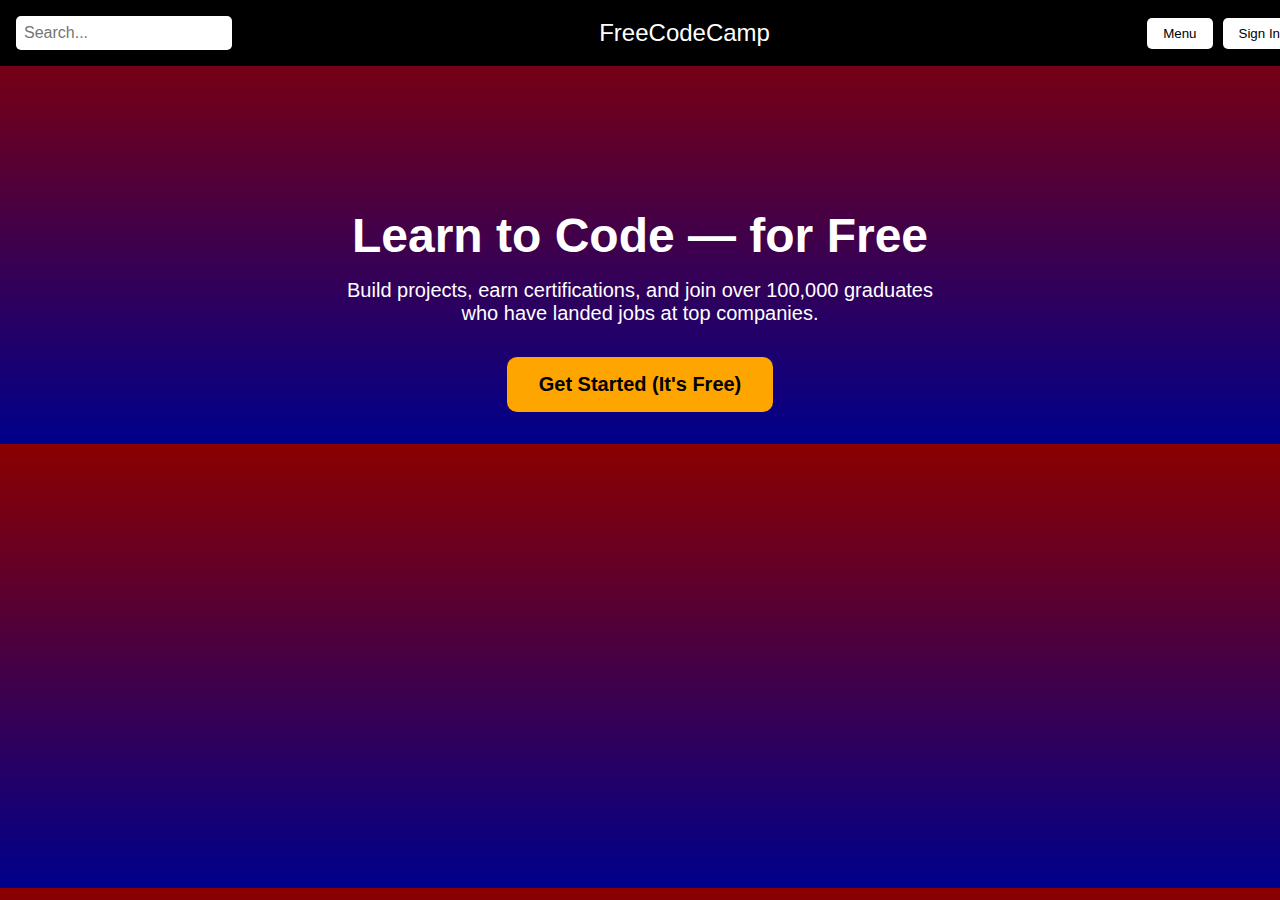
==== index.html @ 17300ceb "Initial commit" ====
<!DOCTYPE html>
<html lang="en">
<head>
    <meta charset="UTF-8">
    <meta name="viewport" content="width=device-width, initial-scale=1.0">
    <title>Black Navbar with Gradient Background</title>
    <link rel="stylesheet" href="style.css">
</head>
<body>
    <nav class="navbar">
        <div class="left-section">
            <input type="text" class="search-bar" placeholder="Search...">
        </div>
        <div class="center-section">
            <a href="#" class="brand-name">FreeCodeCamp</a>
        </div>
        <div class="right-section">
            <button class="menu-btn">Menu</button>
            <button class="sign-in-btn">Sign In</button>
        </div>
    </nav>

    <div class="content">
        <h1>Learn to Code — for Free</h1>
        <p>Build projects, earn certifications, and join over 100,000 graduates who have landed jobs at top companies.</p>
        <a href="#" class="cta-button">Get Started (It's Free)</a>
    </div>
</body>
</html>
---- style.css ----
/* style.css */

/* Navbar Styles */
.navbar {
    background-color: black;
    padding: 1rem;
    position: fixed;
    top: 0;
    width: 100%;
    z-index: 1000;
    display: flex;
    justify-content: space-between;
    align-items: center;
}

.left-section {
    display: flex;
    align-items: center;
}

.search-bar {
    width: 200px;
    padding: 0.5rem;
    font-size: 1rem;
    border: none;
    border-radius: 5px;
}

.center-section {
    flex-grow: 1;
    text-align: center;
}

.brand-name {
    color: white;
    font-size: 1.5rem;
    text-decoration: none;
}

.right-section {
    display: flex;
    align-items: center;
}

button {
    background-color: #fff;
    color: black;
    padding: 0.5rem 1rem;
    border: none;
    border-radius: 5px;
    cursor: pointer;
    transition: background-color 0.3s;
    margin-left: 10px;
}

button:hover {
    background-color: gray;
}

body {
    margin: 0;
    padding-top: 4rem; /* Prevent content from being hidden behind the navbar */
    background: linear-gradient(to bottom, #8b0000, #00008b); /* Gradient background */
    font-family: Arial, sans-serif;
    color: white;
}

.content {
    text-align: center;
    margin-top: 5rem;
    padding: 2rem;
}

.content h1 {
    font-size: 3rem;
    margin-bottom: 1rem;
}

.content p {
    font-size: 1.25rem;
    max-width: 600px;
    margin: 0 auto;
}

.cta-button {
    display: inline-block;
    margin-top: 2rem;
    padding: 1rem 2rem;
    background-color: orange;
    color: black;
    text-decoration: none;
    font-size: 1.25rem;
    font-weight: bold;
    border-radius: 10px;
    transition: background-color 0.3s;
}

.cta-button:hover {
    background-color: darkorange;
}
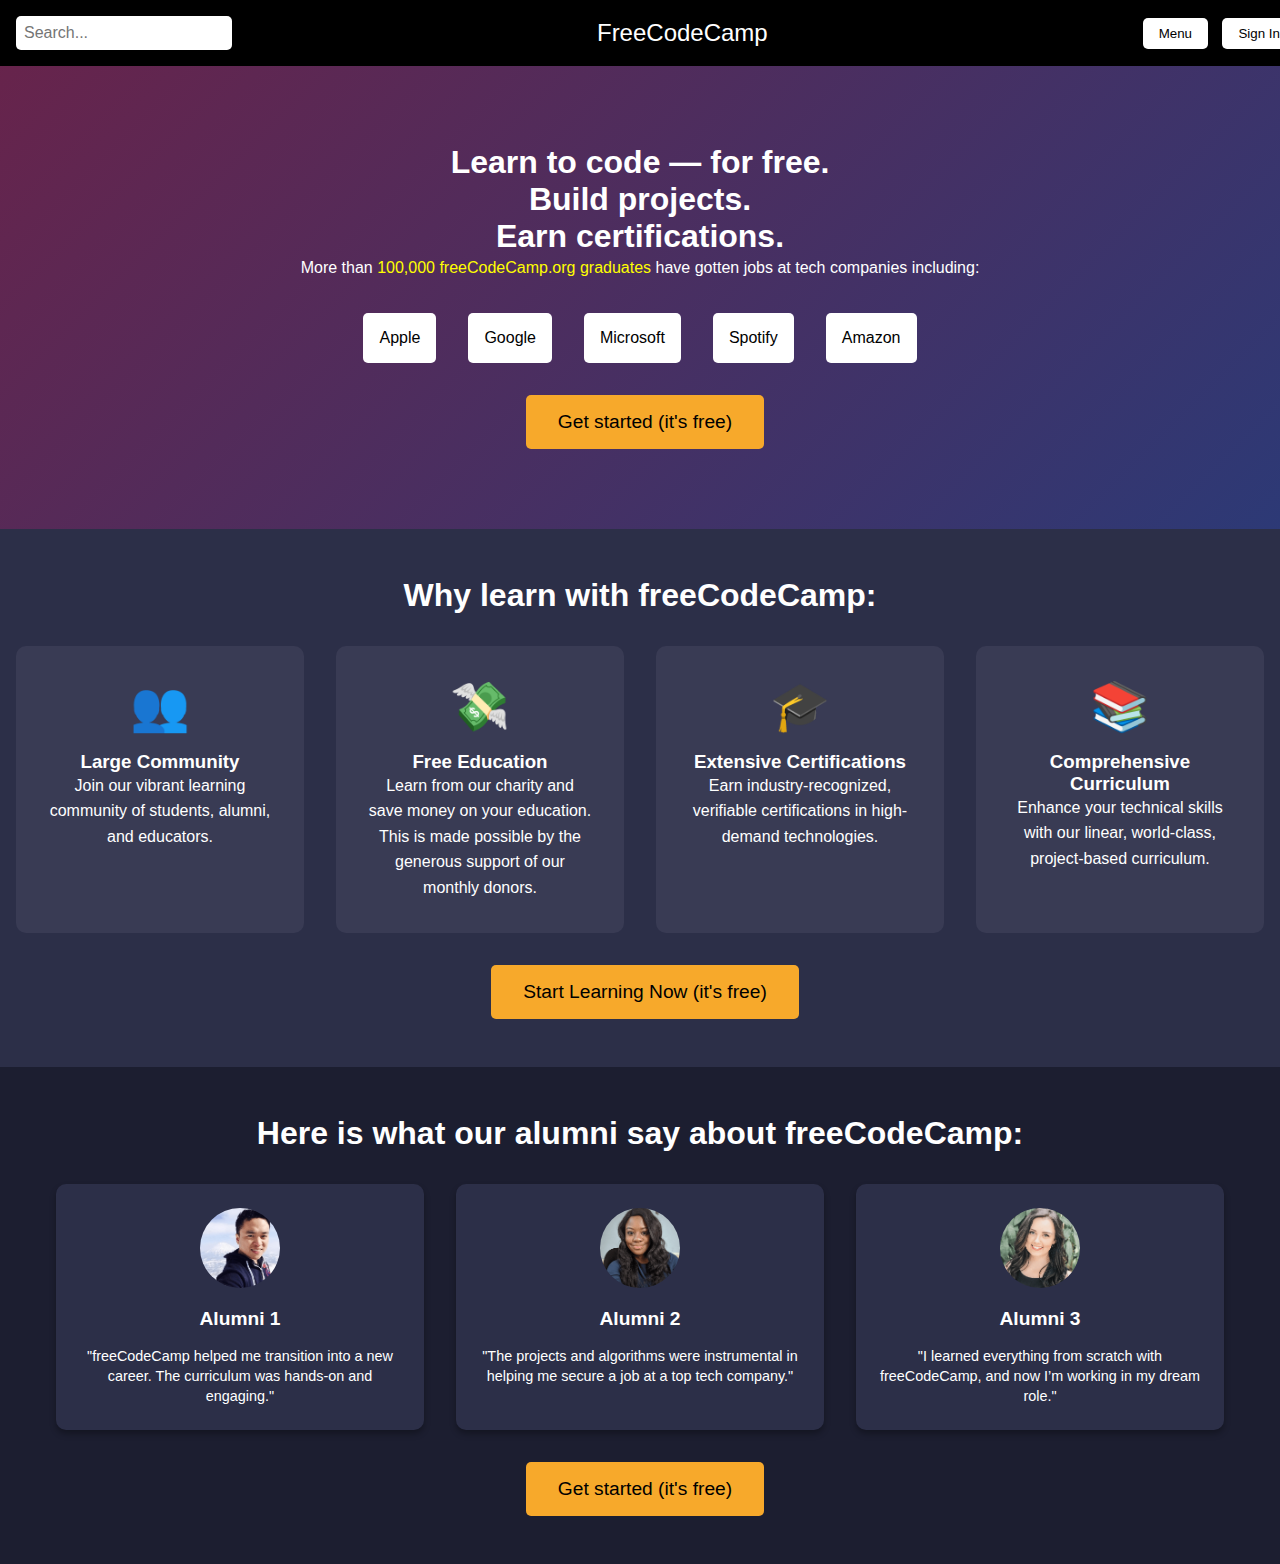
==== commit 6c9a76e3: "Update files with new changes" ====
--- a/index.html
+++ b/index.html
@@ -3,10 +3,11 @@
 <head>
     <meta charset="UTF-8">
     <meta name="viewport" content="width=device-width, initial-scale=1.0">
-    <title>Black Navbar with Gradient Background</title>
+    <title>FreeCodeCamp Inspired Website</title>
     <link rel="stylesheet" href="style.css">
 </head>
 <body>
+    <!-- Navbar Section -->
     <nav class="navbar">
         <div class="left-section">
             <input type="text" class="search-bar" placeholder="Search...">
@@ -20,10 +21,79 @@
         </div>
     </nav>
 
-    <div class="content">
-        <h1>Learn to Code — for Free</h1>
-        <p>Build projects, earn certifications, and join over 100,000 graduates who have landed jobs at top companies.</p>
-        <a href="#" class="cta-button">Get Started (It's Free)</a>
+    <!-- Hero Section -->
+    <header class="hero">
+        <h1>Learn to code — for free.</h1>
+        <h1>Build projects.</h1>
+        <h1>Earn certifications.</h1>
+        <p>
+            More than <span class="highlight">100,000 freeCodeCamp.org graduates</span> have gotten jobs at tech companies including:
+        </p>
+        <div class="logos">
+            <div class="logo">Apple</div>
+            <div class="logo">Google</div>
+            <div class="logo">Microsoft</div>
+            <div class="logo">Spotify</div>
+            <div class="logo">Amazon</div>
+        </div>
+        <button class="cta-btn">Get started (it's free)</button>
+    </header>
+
+    <!-- Why Learn Section -->
+    <section class="why-learn">
+        <h2>Why learn with freeCodeCamp:</h2>
+        <div class="features">
+            <div class="feature">
+                <div class="feature-icon">👥</div>
+                <h3>Large Community</h3>
+                <p>Join our vibrant learning community of students, alumni, and educators.</p>
+            </div>
+            <div class="feature">
+                <div class="feature-icon">💸</div>
+                <h3>Free Education</h3>
+                <p>Learn from our charity and save money on your education. This is made possible by the generous support of our monthly donors.</p>
+            </div>
+            <div class="feature">
+                <div class="feature-icon">🎓</div>
+                <h3>Extensive Certifications</h3>
+                <p>Earn industry-recognized, verifiable certifications in high-demand technologies.</p>
+            </div>
+            <div class="feature">
+                <div class="feature-icon">📚</div>
+                <h3>Comprehensive Curriculum</h3>
+                <p>Enhance your technical skills with our linear, world-class, project-based curriculum.</p>
+            </div>
+        </div>
+        <button class="cta-btn">Start Learning Now (it's free)</button>
+    </section>
+    <!-- Alumni Testimonials Section -->
+<section class="testimonials">
+    <h2>Here is what our alumni say about freeCodeCamp:</h2>
+    <div class="testimonial-cards">
+        <div class="card">
+            <img src="shawn.png" alt="Alumni 1" class="card-image">
+            <h3>Alumni 1</h3>
+            <p>
+                "freeCodeCamp helped me transition into a new career. The curriculum was hands-on and engaging."
+            </p>
+        </div>
+        <div class="card">
+            <img src="sarah.png" alt="Alumni 2" class="card-image">
+            <h3>Alumni 2</h3>
+            <p>
+                "The projects and algorithms were instrumental in helping me secure a job at a top tech company."
+            </p>
+        </div>
+        <div class="card">
+            <img src="emma.png" alt="Alumni 3" class="card-image">
+            <h3>Alumni 3</h3>
+            <p>
+                "I learned everything from scratch with freeCodeCamp, and now I’m working in my dream role."
+            </p>
+        </div>
     </div>
+    <button class="cta-btn">Get started (it's free)</button>
+</section>
+
 </body>
 </html>
--- a/style.css
+++ b/style.css
@@ -1,6 +1,21 @@
-/* style.css */
+/* General Styles */
+body {
+    margin: 0;
+    font-family: Arial, sans-serif;
+    background: linear-gradient(135deg, #69234a, #0a468f); /* Body background gradient */
+    color: white;
+}
 
-/* Navbar Styles */
+h1, h2, h3 {
+    margin: 0;
+}
+
+p {
+    margin: 0;
+    line-height: 1.6;
+}
+
+/* Navbar */
 .navbar {
     background-color: black;
     padding: 1rem;
@@ -13,11 +28,6 @@
     align-items: center;
 }
 
-.left-section {
-    display: flex;
-    align-items: center;
-}
-
 .search-bar {
     width: 200px;
     padding: 0.5rem;
@@ -26,20 +36,10 @@
     border-radius: 5px;
 }
 
-.center-section {
-    flex-grow: 1;
-    text-align: center;
-}
-
 .brand-name {
     color: white;
     font-size: 1.5rem;
     text-decoration: none;
-}
-
-.right-section {
-    display: flex;
-    align-items: center;
 }
 
 button {
@@ -57,44 +57,135 @@
     background-color: gray;
 }
 
-body {
-    margin: 0;
-    padding-top: 4rem; /* Prevent content from being hidden behind the navbar */
-    background: linear-gradient(to bottom, #8b0000, #00008b); /* Gradient background */
-    font-family: Arial, sans-serif;
-    color: white;
+/* Hero Section */
+.hero {
+    text-align: center;
+    padding: 5rem 1rem;
+    margin-top: 4rem;
 }
 
-.content {
-    text-align: center;
-    margin-top: 5rem;
-    padding: 2rem;
+.highlight {
+    color: yellow;
 }
 
-.content h1 {
+.logos {
+    display: flex;
+    justify-content: center;
+    gap: 2rem;
+    margin: 2rem 0;
+}
+
+.logo {
+    background-color: white;
+    color: black;
+    padding: 1rem;
+    border-radius: 5px;
+}
+
+/* Why Learn Section */
+.why-learn {
+    background-color: #2c2f48; /* Match the section's background to the screenshot */
+    padding: 3rem 1rem;
+    text-align: center;
+}
+
+.why-learn h2 {
+    font-size: 2rem;
+    margin-bottom: 2rem;
+}
+
+.features {
+    display: grid;
+    grid-template-columns: repeat(auto-fit, minmax(200px, 1fr));
+    gap: 2rem;
+    margin-bottom: 2rem;
+}
+
+.feature {
+    background-color: #393b54; /* Slightly darker for card contrast */
+    padding: 2rem;
+    border-radius: 10px;
+    text-align: center;
+}
+
+.feature-icon {
     font-size: 3rem;
     margin-bottom: 1rem;
 }
 
-.content p {
-    font-size: 1.25rem;
-    max-width: 600px;
-    margin: 0 auto;
+.cta-btn {
+    background-color: #f7a92b;
+    color: black;
+    padding: 1rem 2rem;
+    border-radius: 5px;
+    font-size: 1.2rem;
+    border: none;
+    cursor: pointer;
+    transition: transform 0.3s;
 }
 
-.cta-button {
-    display: inline-block;
-    margin-top: 2rem;
-    padding: 1rem 2rem;
-    background-color: orange;
-    color: black;
-    text-decoration: none;
-    font-size: 1.25rem;
-    font-weight: bold;
-    border-radius: 10px;
-    transition: background-color 0.3s;
+.cta-btn:hover {
+    transform: scale(1.05);
+}
+/* Testimonials Section */
+.testimonials {
+    background-color: #1c1e30;
+    padding: 3rem 1rem;
+    text-align: center;
+    color: white;
 }
 
-.cta-button:hover {
-    background-color: darkorange;
+.testimonials h2 {
+    font-size: 2rem;
+    margin-bottom: 2rem;
 }
+
+.testimonial-cards {
+    display: flex;
+    flex-wrap: nowrap;
+    gap: 2rem;
+    justify-content: center;
+    margin-bottom: 2rem;
+}
+
+.card {
+    background-color: #2c2f48;
+    border-radius: 10px;
+    padding: 1.5rem;
+    width: 320px; /* Matches the width shown in the screenshot */
+    box-shadow: 0 4px 6px rgba(0, 0, 0, 0.3);
+    text-align: center;
+    flex-shrink: 0; /* Ensures cards don’t shrink on smaller screens */
+}
+
+.card-image {
+    width: 80px;
+    height: 80px;
+    border-radius: 50%;
+    margin-bottom: 1rem;
+}
+
+.card h3 {
+    font-size: 1.2rem;
+    margin-bottom: 1rem;
+}
+
+.card p {
+    font-size: 0.9rem;
+    line-height: 1.4;
+}
+
+.cta-btn {
+    background-color: #f7a92b;
+    color: black;
+    padding: 1rem 2rem;
+    border-radius: 5px;
+    font-size: 1.2rem;
+    border: none;
+    cursor: pointer;
+    transition: transform 0.3s;
+}
+
+.cta-btn:hover {
+    transform: scale(1.05);
+}
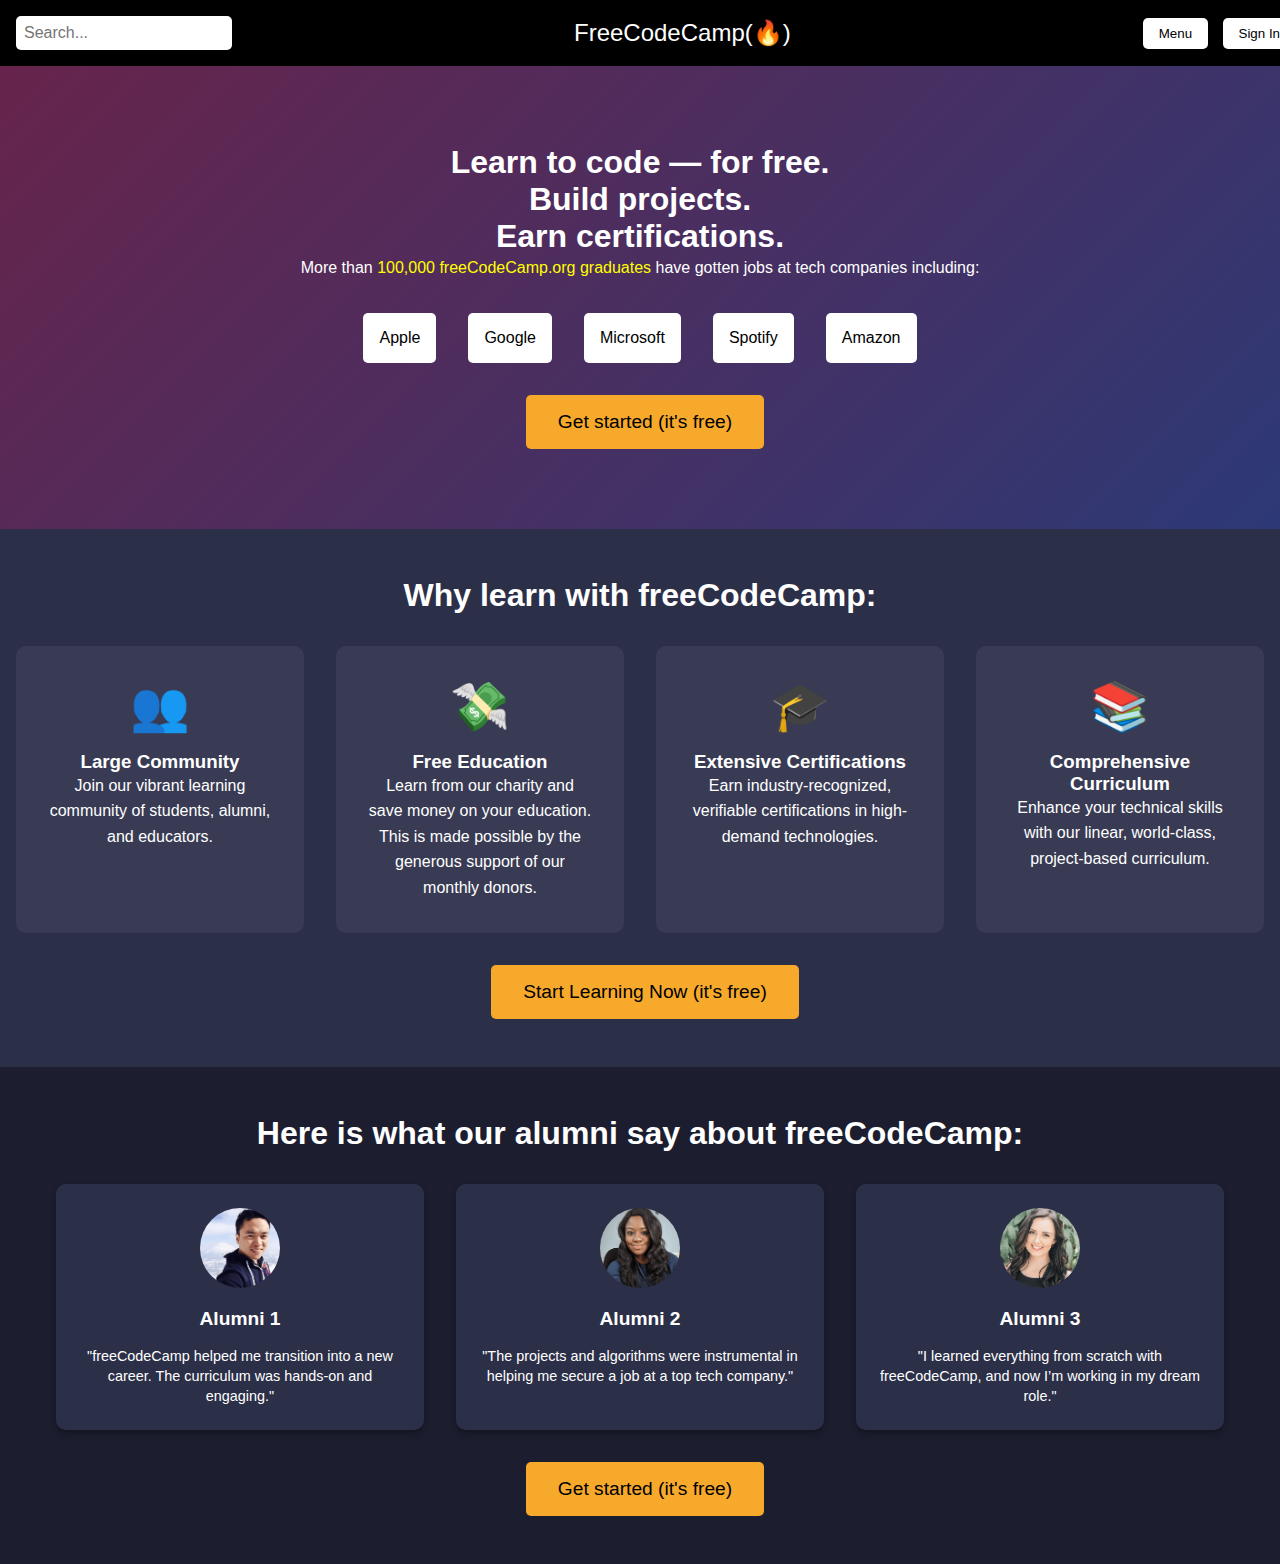
==== commit 0ff8291a: "Update files with new changes login page" ====
--- a/index.html
+++ b/index.html
@@ -13,11 +13,11 @@
             <input type="text" class="search-bar" placeholder="Search...">
         </div>
         <div class="center-section">
-            <a href="#" class="brand-name">FreeCodeCamp</a>
+            <a href="#" class="brand-name">FreeCodeCamp(🔥)</a>
         </div>
         <div class="right-section">
             <button class="menu-btn">Menu</button>
-            <button class="sign-in-btn">Sign In</button>
+            <a href="login.html"><button class="sign-in-btn">Sign In</button></a>
         </div>
     </nav>
 
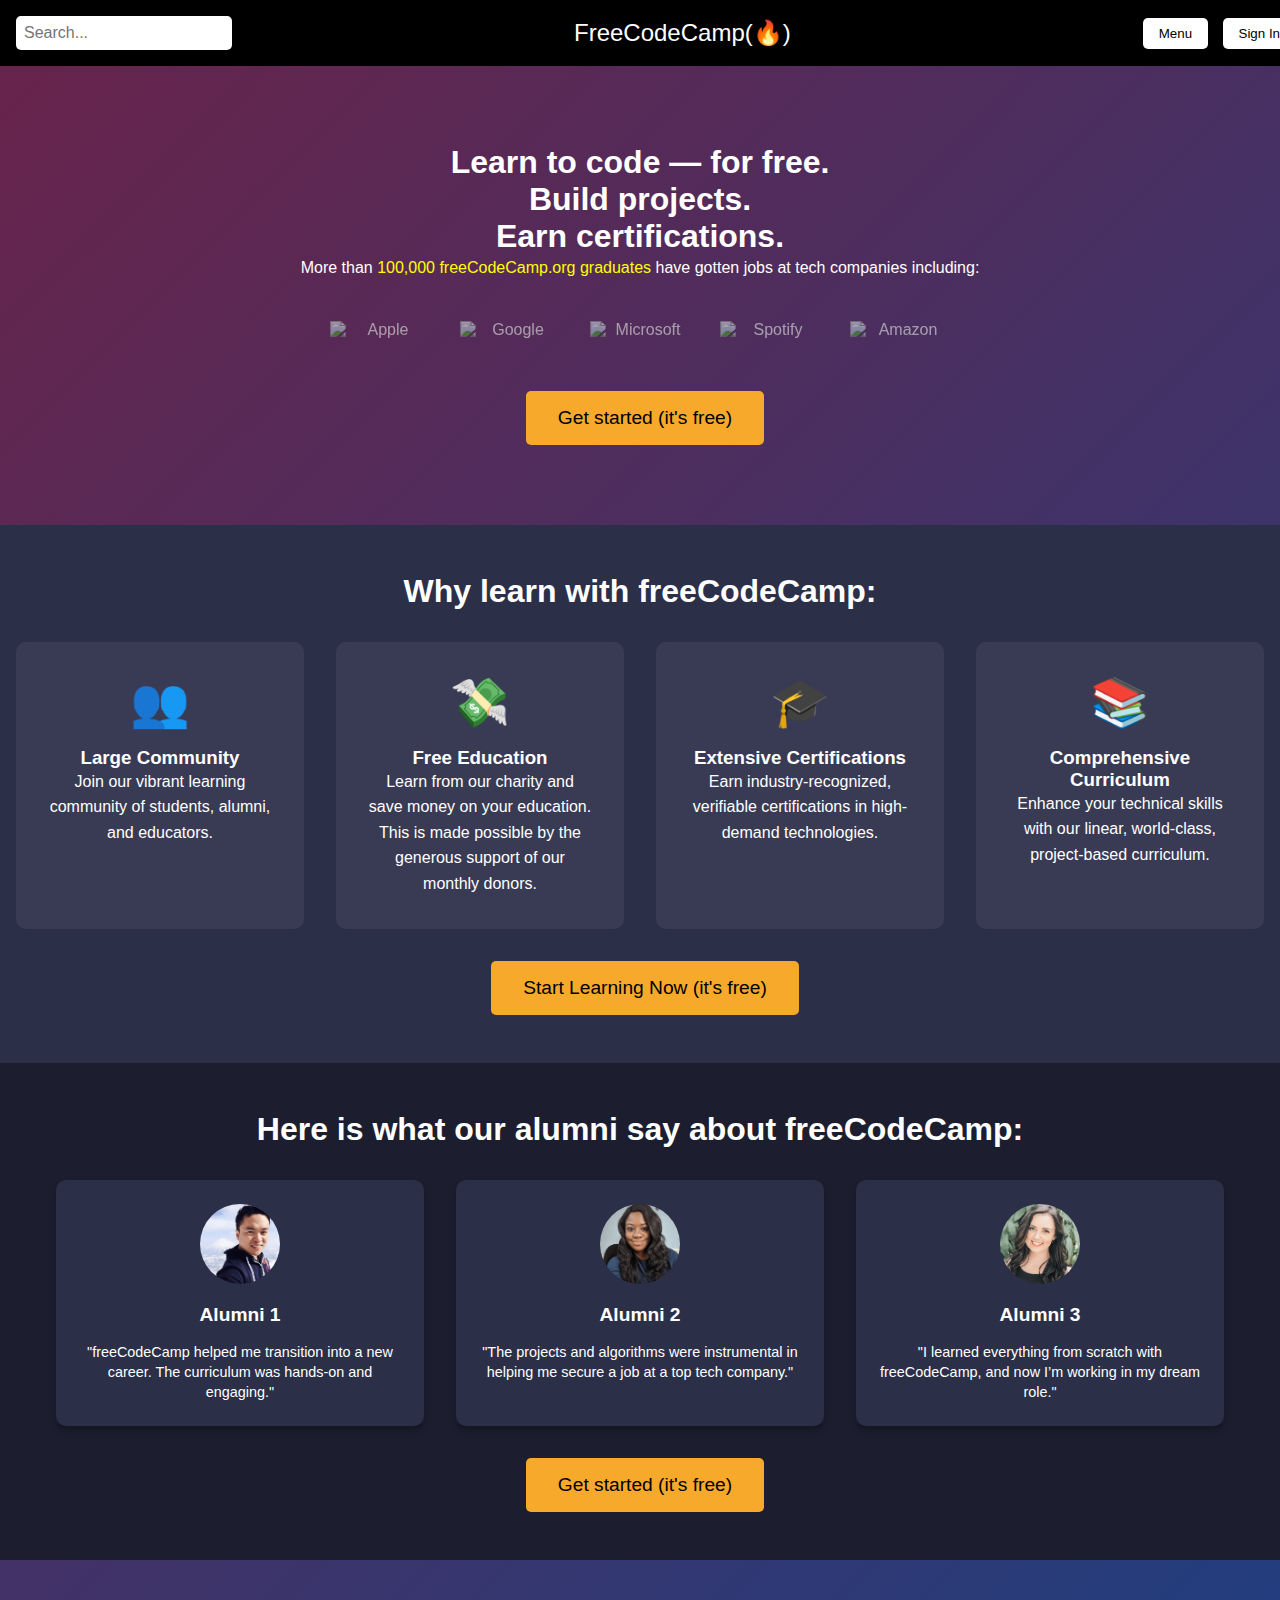
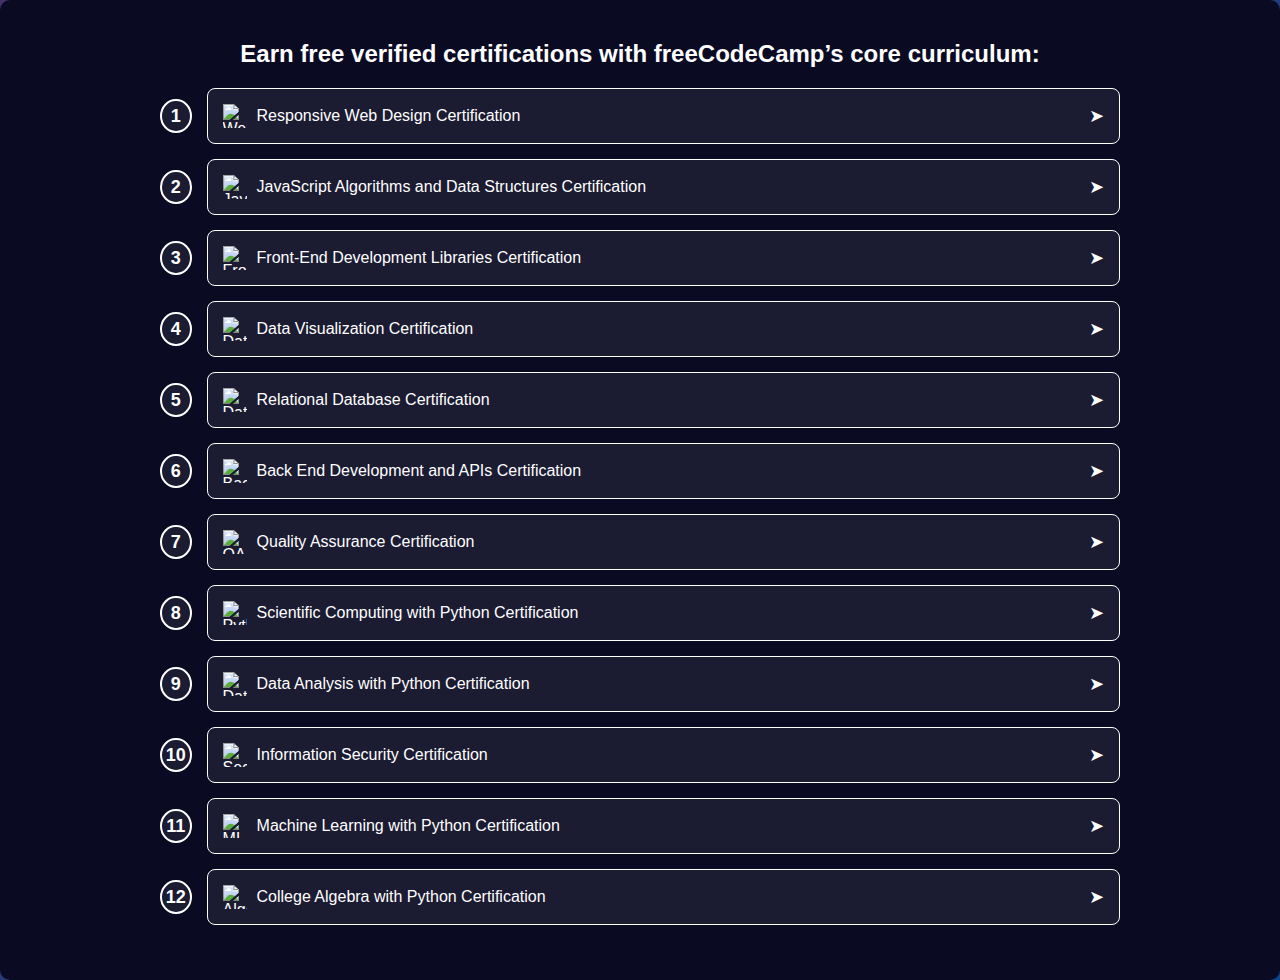
==== commit 797ab6db: "Update files with new changes login page + curriculum section" ====
--- a/index.html
+++ b/index.html
@@ -30,12 +30,13 @@
             More than <span class="highlight">100,000 freeCodeCamp.org graduates</span> have gotten jobs at tech companies including:
         </p>
         <div class="logos">
-            <div class="logo">Apple</div>
-            <div class="logo">Google</div>
-            <div class="logo">Microsoft</div>
-            <div class="logo">Spotify</div>
-            <div class="logo">Amazon</div>
-        </div>
+            <img src="logos/apple.png" alt="Apple" class="company-logo">
+            <img src="logos/google.png" alt="Google" class="company-logo">
+            <img src="logos/microsoft.png" alt="Microsoft" class="company-logo">
+            <img src="logos/spotify.png" alt="Spotify" class="company-logo">
+            <img src="logos/amazon.png" alt="Amazon" class="company-logo">
+        </div>
+        
         <button class="cta-btn">Get started (it's free)</button>
     </header>
 
@@ -95,5 +96,145 @@
     <button class="cta-btn">Get started (it's free)</button>
 </section>
 
+<section class="curriculum">
+    <h2>Earn free verified certifications with freeCodeCamp’s core curriculum:</h2>
+    <div class="timeline">
+
+        <div class="course-item">
+            <div class="course-number">1</div>
+            <div class="course-content">
+                <div class="course-header">
+                    <img src="icons/web-design.png" alt="Web Design Icon" class="course-icon">
+                    <span class="course-title">Responsive Web Design Certification</span>
+                    <span class="toggle-icon">➤</span>
+                </div>
+            </div>
+        </div>
+
+        <div class="course-item">
+            <div class="course-number">2</div>
+            <div class="course-content">
+                <div class="course-header">
+                    <img src="icons/js.png" alt="JavaScript Icon" class="course-icon">
+                    <span class="course-title">JavaScript Algorithms and Data Structures Certification</span>
+                    <span class="toggle-icon">➤</span>
+                </div>
+            </div>
+        </div>
+
+        <div class="course-item">
+            <div class="course-number">3</div>
+            <div class="course-content">
+                <div class="course-header">
+                    <img src="icons/frontend.png" alt="Frontend Icon" class="course-icon">
+                    <span class="course-title">Front-End Development Libraries Certification</span>
+                    <span class="toggle-icon">➤</span>
+                </div>
+            </div>
+        </div>
+
+        <div class="course-item">
+            <div class="course-number">4</div>
+            <div class="course-content">
+                <div class="course-header">
+                    <img src="icons/data-viz.png" alt="Data Viz Icon" class="course-icon">
+                    <span class="course-title">Data Visualization Certification</span>
+                    <span class="toggle-icon">➤</span>
+                </div>
+            </div>
+        </div>
+
+        <div class="course-item">
+            <div class="course-number">5</div>
+            <div class="course-content">
+                <div class="course-header">
+                    <img src="icons/database.png" alt="Database Icon" class="course-icon">
+                    <span class="course-title">Relational Database Certification</span>
+                    <span class="toggle-icon">➤</span>
+                </div>
+            </div>
+        </div>
+
+        <div class="course-item">
+            <div class="course-number">6</div>
+            <div class="course-content">
+                <div class="course-header">
+                    <img src="icons/backend.png" alt="Backend Icon" class="course-icon">
+                    <span class="course-title">Back End Development and APIs Certification</span>
+                    <span class="toggle-icon">➤</span>
+                </div>
+            </div>
+        </div>
+
+        <div class="course-item">
+            <div class="course-number">7</div>
+            <div class="course-content">
+                <div class="course-header">
+                    <img src="icons/quality.png" alt="QA Icon" class="course-icon">
+                    <span class="course-title">Quality Assurance Certification</span>
+                    <span class="toggle-icon">➤</span>
+                </div>
+            </div>
+        </div>
+
+        <div class="course-item">
+            <div class="course-number">8</div>
+            <div class="course-content">
+                <div class="course-header">
+                    <img src="icons/python.png" alt="Python Icon" class="course-icon">
+                    <span class="course-title">Scientific Computing with Python Certification</span>
+                    <span class="toggle-icon">➤</span>
+                </div>
+            </div>
+        </div>
+
+        <div class="course-item">
+            <div class="course-number">9</div>
+            <div class="course-content">
+                <div class="course-header">
+                    <img src="icons/data-analysis.png" alt="Data Analysis Icon" class="course-icon">
+                    <span class="course-title">Data Analysis with Python Certification</span>
+                    <span class="toggle-icon">➤</span>
+                </div>
+            </div>
+        </div>
+
+        <div class="course-item">
+            <div class="course-number">10</div>
+            <div class="course-content">
+                <div class="course-header">
+                    <img src="icons/security.png" alt="Security Icon" class="course-icon">
+                    <span class="course-title">Information Security Certification</span>
+                    <span class="toggle-icon">➤</span>
+                </div>
+            </div>
+        </div>
+
+        <div class="course-item">
+            <div class="course-number">11</div>
+            <div class="course-content">
+                <div class="course-header">
+                    <img src="icons/machine-learning.png" alt="ML Icon" class="course-icon">
+                    <span class="course-title">Machine Learning with Python Certification</span>
+                    <span class="toggle-icon">➤</span>
+                </div>
+            </div>
+        </div>
+
+        <div class="course-item">
+            <div class="course-number">12</div>
+            <div class="course-content">
+                <div class="course-header">
+                    <img src="icons/algebra.png" alt="Algebra Icon" class="course-icon">
+                    <span class="course-title">College Algebra with Python Certification</span>
+                    <span class="toggle-icon">➤</span>
+                </div>
+            </div>
+        </div>
+
+    </div>
+</section>
+
+
 </body>
 </html>
--- a/style.css
+++ b/style.css
@@ -189,3 +189,110 @@
 .cta-btn:hover {
     transform: scale(1.05);
 }
+
+.logos {
+    display: flex;
+    justify-content: center;
+    gap: 30px;
+    margin-top: 20px;
+    padding: 20px;
+}
+
+.company-logo {
+    width: 100px;  /* Adjust size as needed */
+    filter: brightness(0.8) opacity(0.7); /* Make logos blend */
+    transition: transform 0.3s ease-in-out, filter 0.3s ease-in-out;
+}
+
+.company-logo:hover {
+    filter: brightness(1) opacity(1) drop-shadow(0px 0px 10px rgba(255, 255, 255, 0.5));
+    transform: scale(1.1);
+}
+
+.curriculum {
+    background-color: #0a0a23;
+    color: white;
+    padding: 40px;
+    border-radius: 10px;
+    margin-top: 40px;
+    font-family: 'Arial', sans-serif;
+}
+
+.curriculum h2 {
+    text-align: center;
+    font-size: 24px;
+    margin-bottom: 20px;
+}
+
+.timeline {
+    width: 80%;
+    margin: auto;
+    display: flex;
+    flex-direction: column;
+    position: relative;
+}
+
+.course-item {
+    display: flex;
+    align-items: center;
+    margin-bottom: 15px;
+    position: relative;
+    transition: transform 0.3s ease-in-out;
+}
+
+.course-item:hover {
+    transform: scale(1.02);
+}
+
+.course-number {
+    font-size: 18px;
+    font-weight: bold;
+    background-color: #1b1b32;
+    color: white;
+    width: 30px;
+    height: 30px;
+    border-radius: 50%;
+    display: flex;
+    justify-content: center;
+    align-items: center;
+    margin-right: 15px;
+    border: 2px solid white;
+}
+
+.course-content {
+    background-color: #1b1b32;
+    border-radius: 8px;
+    width: 100%;
+    padding: 15px;
+    display: flex;
+    align-items: center;
+    justify-content: space-between;
+    border: 1px solid white;
+}
+
+.course-header {
+    display: flex;
+    align-items: center;
+    width: 100%;
+}
+
+.course-icon {
+    width: 24px;
+    height: 24px;
+    margin-right: 10px;
+}
+
+.course-title {
+    flex-grow: 1;
+    font-size: 16px;
+}
+
+.toggle-icon {
+    font-size: 18px;
+    transition: transform 0.3s ease-in-out;
+}
+
+.course-item:hover .toggle-icon {
+    transform: translateX(5px);
+}
+
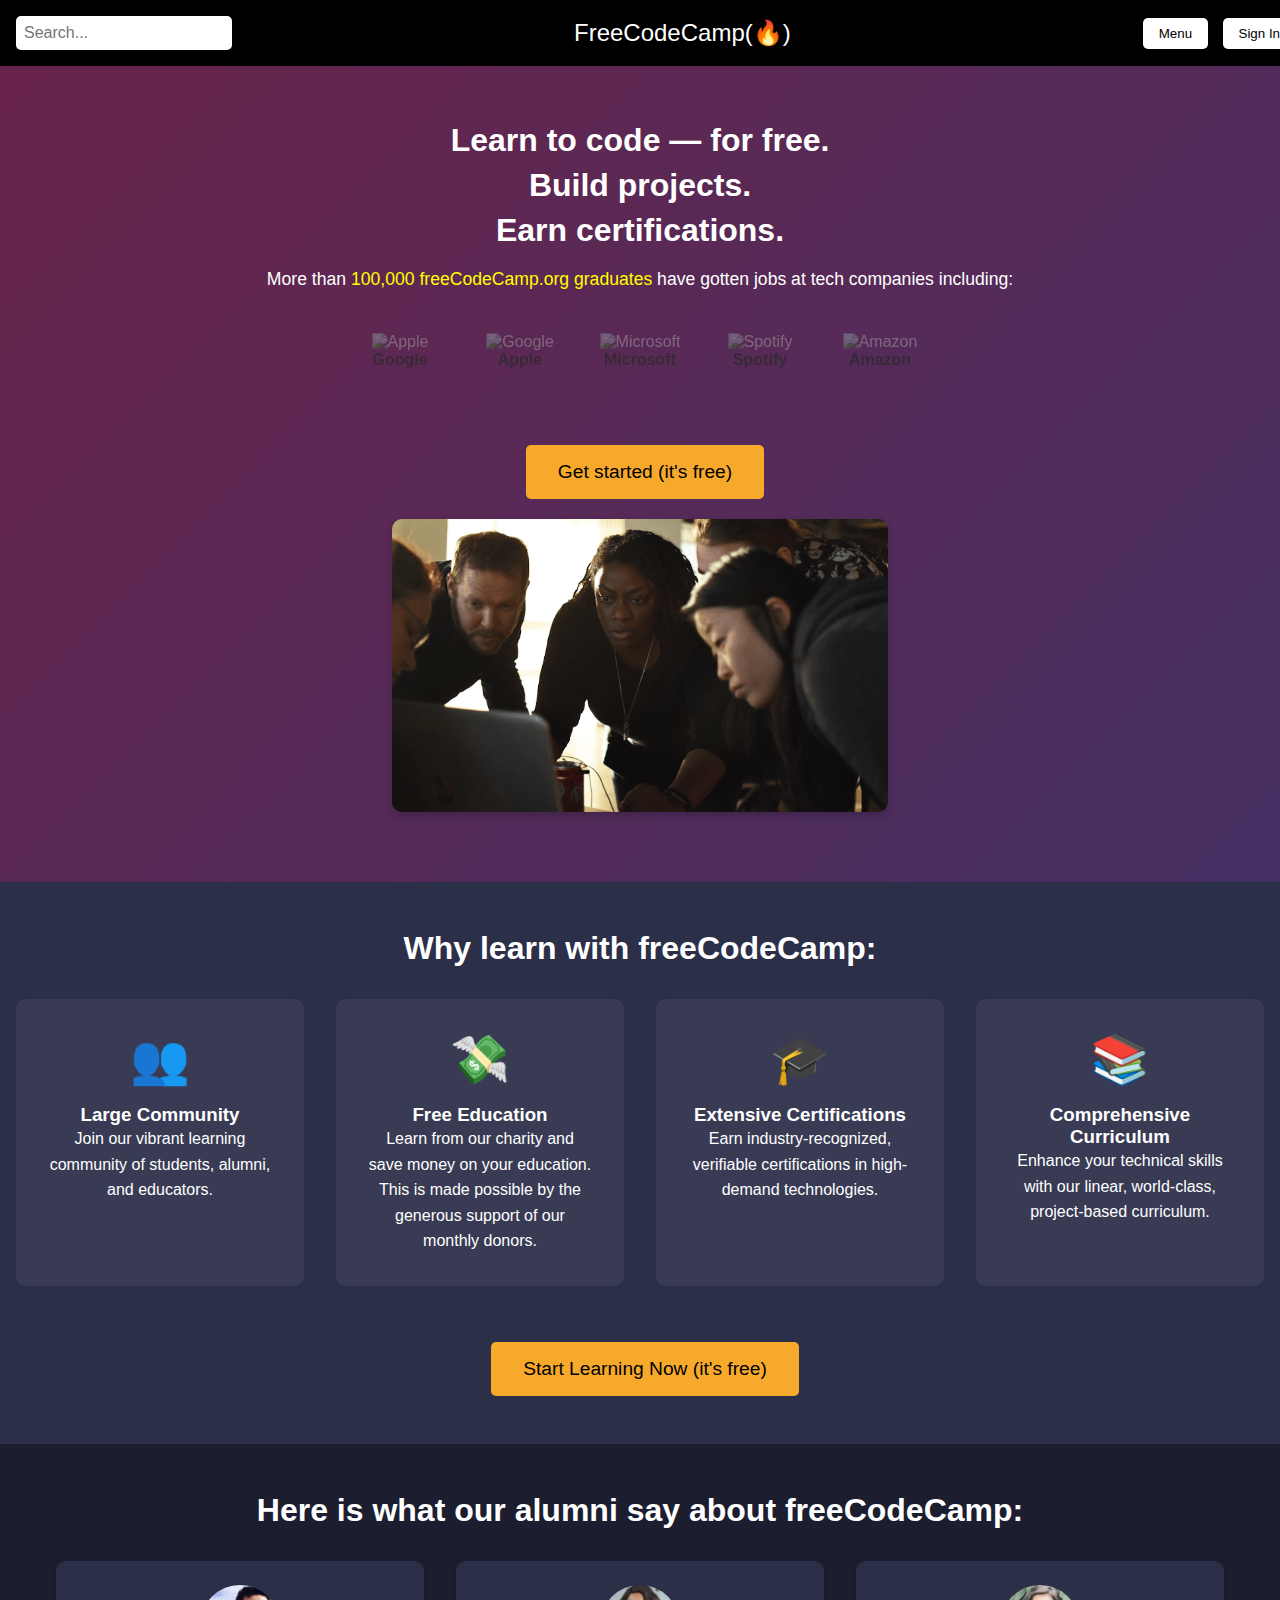
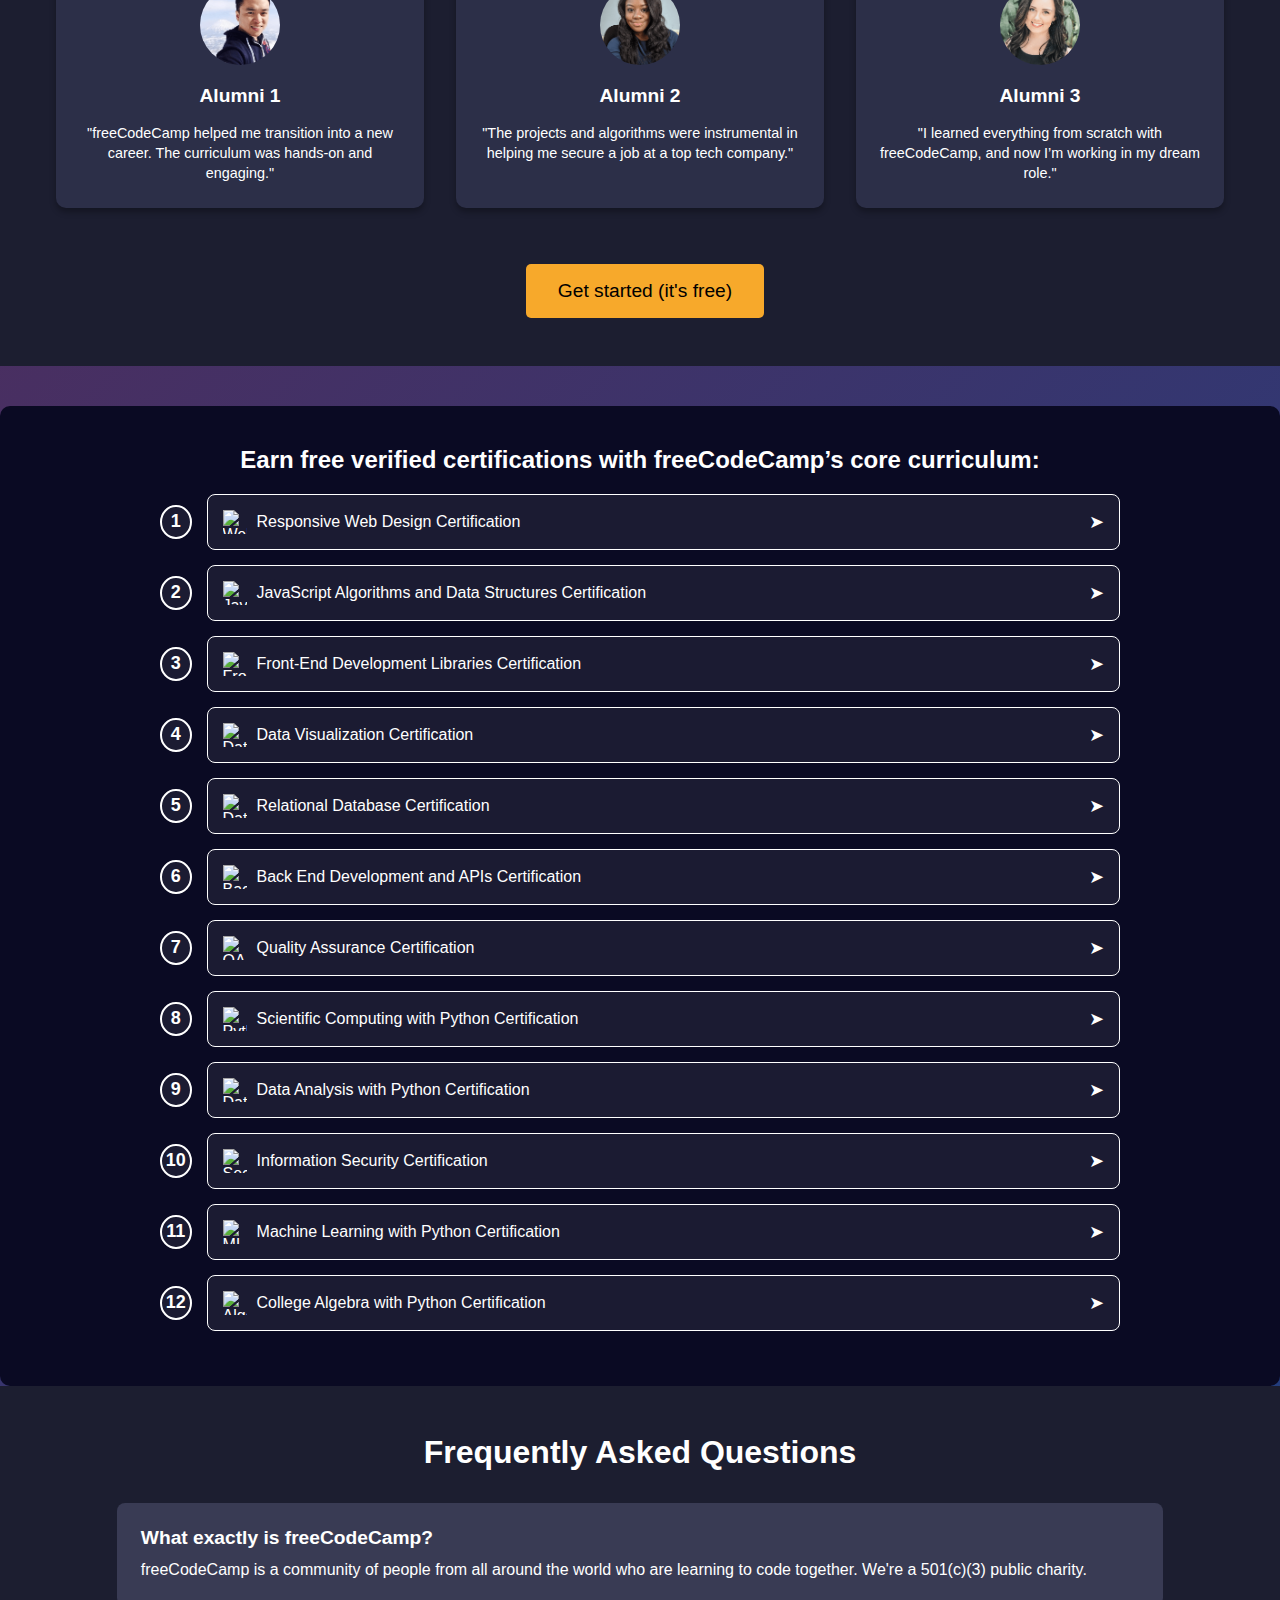
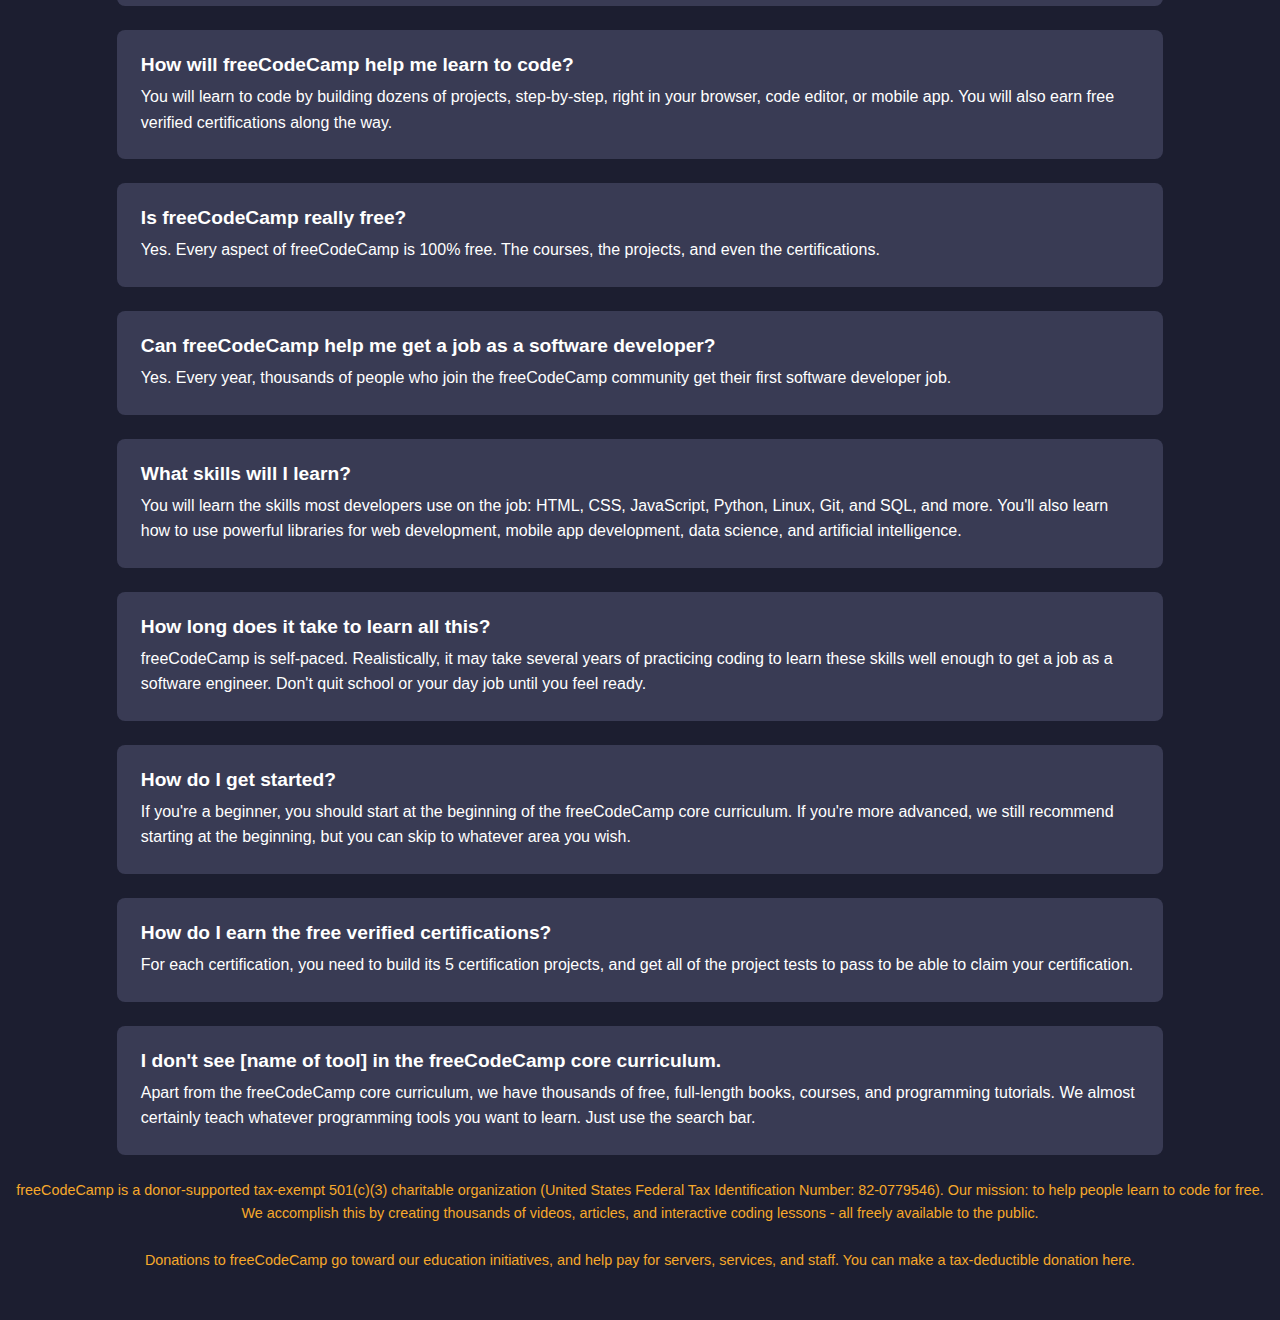
==== commit afb4632a: "edit 4" ====
--- a/index.html
+++ b/index.html
@@ -29,16 +29,42 @@
         <p>
             More than <span class="highlight">100,000 freeCodeCamp.org graduates</span> have gotten jobs at tech companies including:
         </p>
+        
         <div class="logos">
-            <img src="logos/apple.png" alt="Apple" class="company-logo">
-            <img src="logos/google.png" alt="Google" class="company-logo">
-            <img src="logos/microsoft.png" alt="Microsoft" class="company-logo">
-            <img src="logos/spotify.png" alt="Spotify" class="company-logo">
-            <img src="logos/amazon.png" alt="Amazon" class="company-logo">
-        </div>
-        
+            <div class="company-logo">
+                <img src="https://img.icons8.com/ios-filled/50/000000/mac-os.png" alt="Apple" class="company-logo">
+
+
+                <span>Google</span>
+            </div>
+            <div class="company-logo">
+                <img src="https://img.icons8.com/color/48/google-logo.png" alt="Google" class="company-logo">
+
+
+                <span>Apple</span>
+            </div>
+            <div class="company-logo">
+                <img src="https://img.icons8.com/color/48/microsoft.png" alt="Microsoft" class="company-logo">
+
+                <span>Microsoft</span>
+            </div>
+            <div class="company-logo">
+                <img src="https://img.icons8.com/color/48/spotify.png" alt="Spotify" class="company-logo">
+
+                <span>Spotify</span>
+            </div>
+            <div class="company-logo">
+                <img src="https://img.icons8.com/color/48/amazon.png" alt="Amazon" class="company-logo">
+
+                <span>Amazon</span>
+            </div>
+        </div>
+    
         <button class="cta-btn">Get started (it's free)</button>
+        <img src="group.png" alt="Study Group" class="study-image">
+
     </header>
+    
 
     <!-- Why Learn Section -->
     <section class="why-learn">
@@ -235,6 +261,49 @@
     </div>
 </section>
 
+<!-- FAQ Section -->
+<section class="faq">
+    <h2>Frequently Asked Questions</h2>
+    <div class="faq-item">
+        <h3>What exactly is freeCodeCamp?</h3>
+        <p>freeCodeCamp is a community of people from all around the world who are learning to code together. We're a 501(c)(3) public charity.</p>
+    </div>
+    <div class="faq-item">
+        <h3>How will freeCodeCamp help me learn to code?</h3>
+        <p>You will learn to code by building dozens of projects, step-by-step, right in your browser, code editor, or mobile app. You will also earn free verified certifications along the way.</p>
+    </div>
+    <div class="faq-item">
+        <h3>Is freeCodeCamp really free?</h3>
+        <p>Yes. Every aspect of freeCodeCamp is 100% free. The courses, the projects, and even the certifications.</p>
+    </div>
+    <div class="faq-item">
+        <h3>Can freeCodeCamp help me get a job as a software developer?</h3>
+        <p>Yes. Every year, thousands of people who join the freeCodeCamp community get their first software developer job.</p>
+    </div>
+    <div class="faq-item">
+        <h3>What skills will I learn?</h3>
+        <p>You will learn the skills most developers use on the job: HTML, CSS, JavaScript, Python, Linux, Git, and SQL, and more. You'll also learn how to use powerful libraries for web development, mobile app development, data science, and artificial intelligence.</p>
+    </div>
+    <div class="faq-item">
+        <h3>How long does it take to learn all this?</h3>
+        <p>freeCodeCamp is self-paced. Realistically, it may take several years of practicing coding to learn these skills well enough to get a job as a software engineer. Don't quit school or your day job until you feel ready.</p>
+    </div>
+    <div class="faq-item">
+        <h3>How do I get started?</h3>
+        <p>If you're a beginner, you should start at the beginning of the freeCodeCamp core curriculum. If you're more advanced, we still recommend starting at the beginning, but you can skip to whatever area you wish.</p>
+    </div>
+    <div class="faq-item">
+        <h3>How do I earn the free verified certifications?</h3>
+        <p>For each certification, you need to build its 5 certification projects, and get all of the project tests to pass to be able to claim your certification.</p>
+    </div>
+    <div class="faq-item">
+        <h3>I don't see [name of tool] in the freeCodeCamp core curriculum.</h3>
+        <p>Apart from the freeCodeCamp core curriculum, we have thousands of free, full-length books, courses, and programming tutorials. We almost certainly teach whatever programming tools you want to learn. Just use the search bar.</p>
+    </div>
+    <p class="footer-text">freeCodeCamp is a donor-supported tax-exempt 501(c)(3) charitable organization (United States Federal Tax Identification Number: 82-0779546). Our mission: to help people learn to code for free. We accomplish this by creating thousands of videos, articles, and interactive coding lessons - all freely available to the public.</p>
+    <p class="footer-text">Donations to freeCodeCamp go toward our education initiatives, and help pay for servers, services, and staff. You can make a tax-deductible donation here.</p>
+</section>
+
 
 </body>
 </html>
--- a/style.css
+++ b/style.css
@@ -296,3 +296,119 @@
     transform: translateX(5px);
 }
 
+/* Hero Section */
+.hero {
+    text-align: center;
+    padding: 3rem 1rem;
+    background-color: #1c1e30;
+    color: white;
+}
+
+.hero h1 {
+    font-size: 2rem;
+    margin: 0.5rem 0;
+}
+
+.hero p {
+    font-size: 1.1rem;
+    margin: 1rem 0;
+}
+
+/* Styled Company Logos */
+
+.logos {
+    display: flex;
+    justify-content: center;
+    flex-wrap: wrap;
+    gap: 20px;
+}
+
+.company-logo {
+    max-width: 120px; /* Adjust as needed */
+    height: auto;
+}
+
+.company-logo img {
+    width: 40px;
+    height: 40px;
+}
+
+.company-logo span {
+    font-size: 1rem;
+    font-weight: bold;
+    color: #333;
+}
+
+.company-logo:hover {
+    transform: scale(1.05);
+}
+
+/* CTA Button */
+.cta-btn {
+    background-color: #f7a92b;
+    color: black;
+    padding: 1rem 2rem;
+    border-radius: 5px;
+    font-size: 1.2rem;
+    border: none;
+    cursor: pointer;
+    margin-top: 1.5rem;
+    transition: transform 0.3s;
+}
+
+.cta-btn:hover {
+    transform: scale(1.05);
+}
+
+.study-image {
+    display: block;
+    margin: 20px auto;
+    width: 40%; /* Reduced from 60% */
+    border-radius: 10px;
+    box-shadow: 0px 4px 10px rgba(0, 0, 0, 0.2);
+}
+.hero {
+    background: linear-gradient(to right, 
+        var(--red90), var(--yellow40), 
+        var(--green90), var(--blue90), var(--gray10)
+    );
+    color: var(--foreground-primary);
+    text-align: center;
+    padding: 50px 20px;
+}
+
+
+.faq {
+    background-color: #1c1e30;
+    color: white;
+    padding: 3rem 1rem;
+    text-align: center;
+}
+
+.faq h2 {
+    font-size: 2rem;
+    margin-bottom: 2rem;
+}
+
+.faq-item {
+    background-color: #393b54;
+    padding: 1.5rem;
+    border-radius: 8px;
+    margin-bottom: 1.5rem;
+    text-align: left;
+    width: 80%;
+    margin-left: auto;
+    margin-right: auto;
+}
+
+.faq-item h3 {
+    font-size: 1.2rem;
+    margin-bottom: 0.5rem;
+}
+
+.footer-text {
+    font-size: 0.9rem;
+    color: #f7a92b;
+    margin-top: 1.5rem;
+}
+
